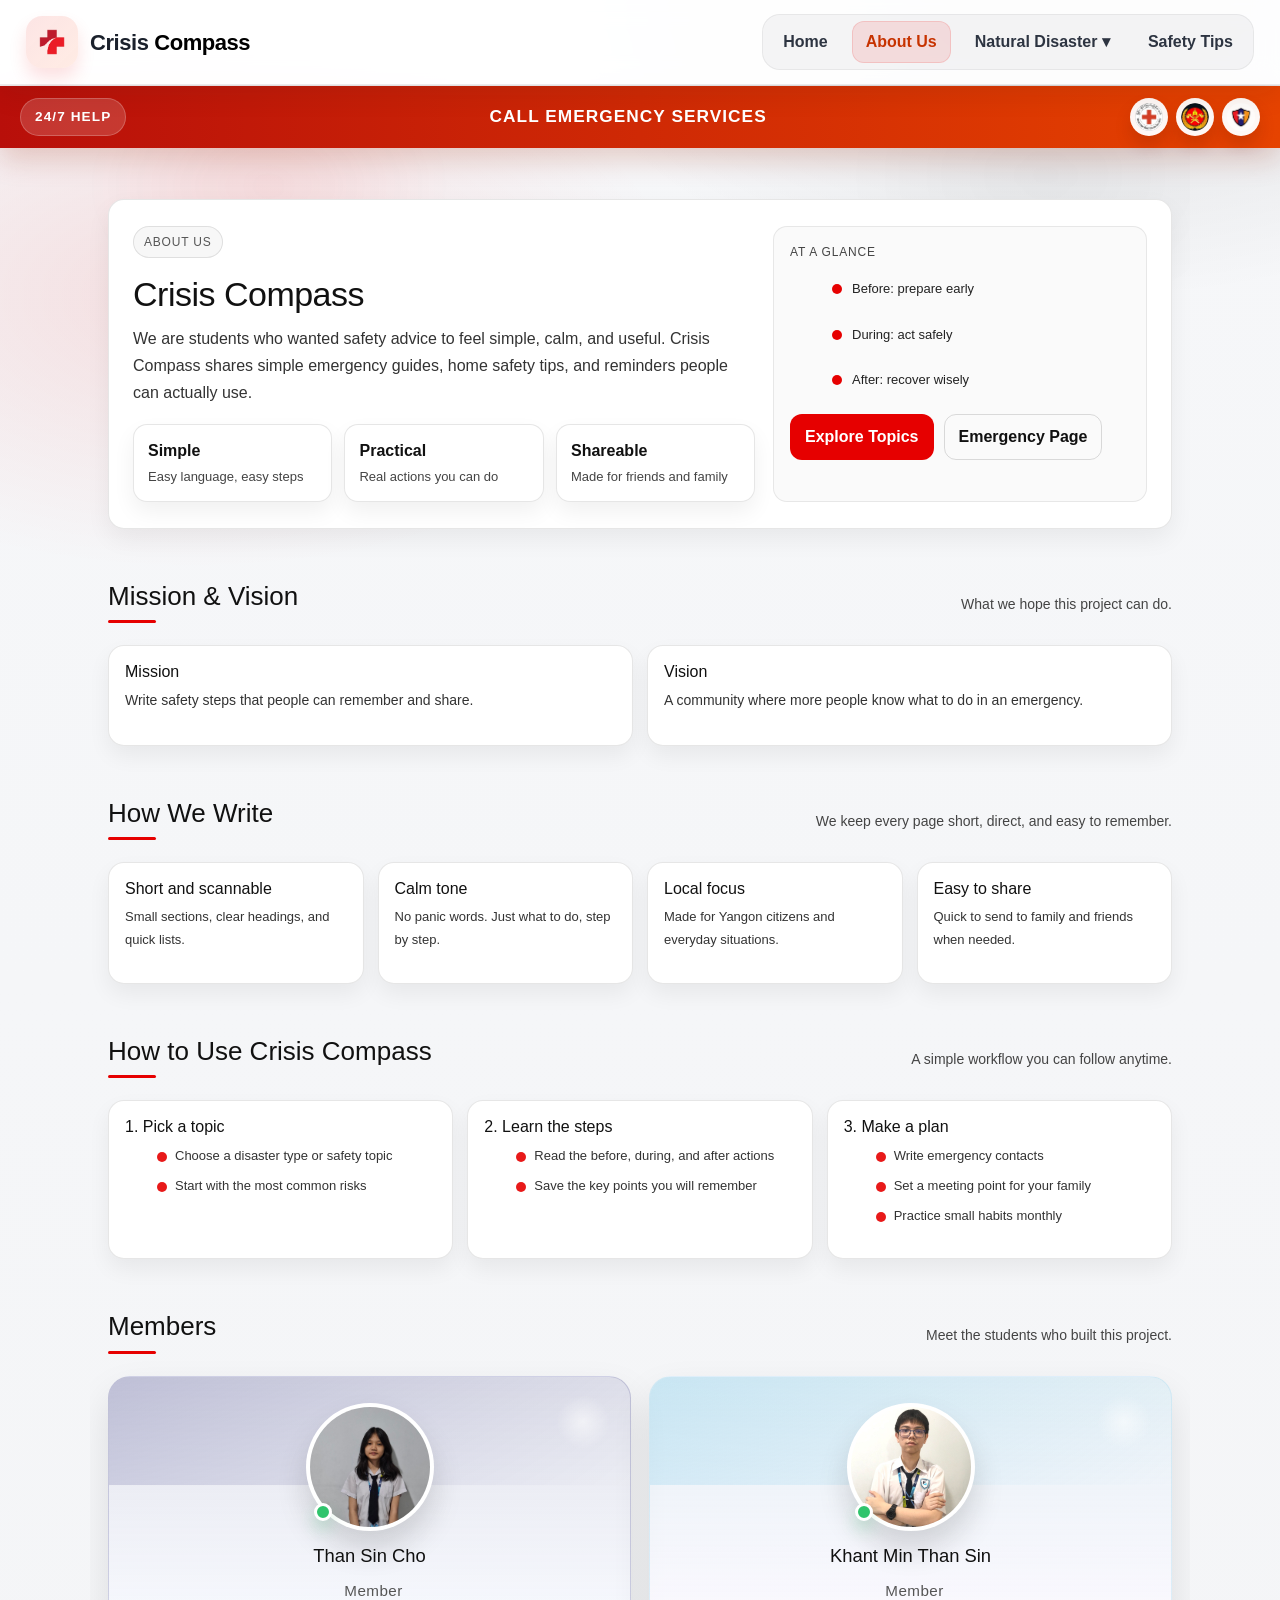
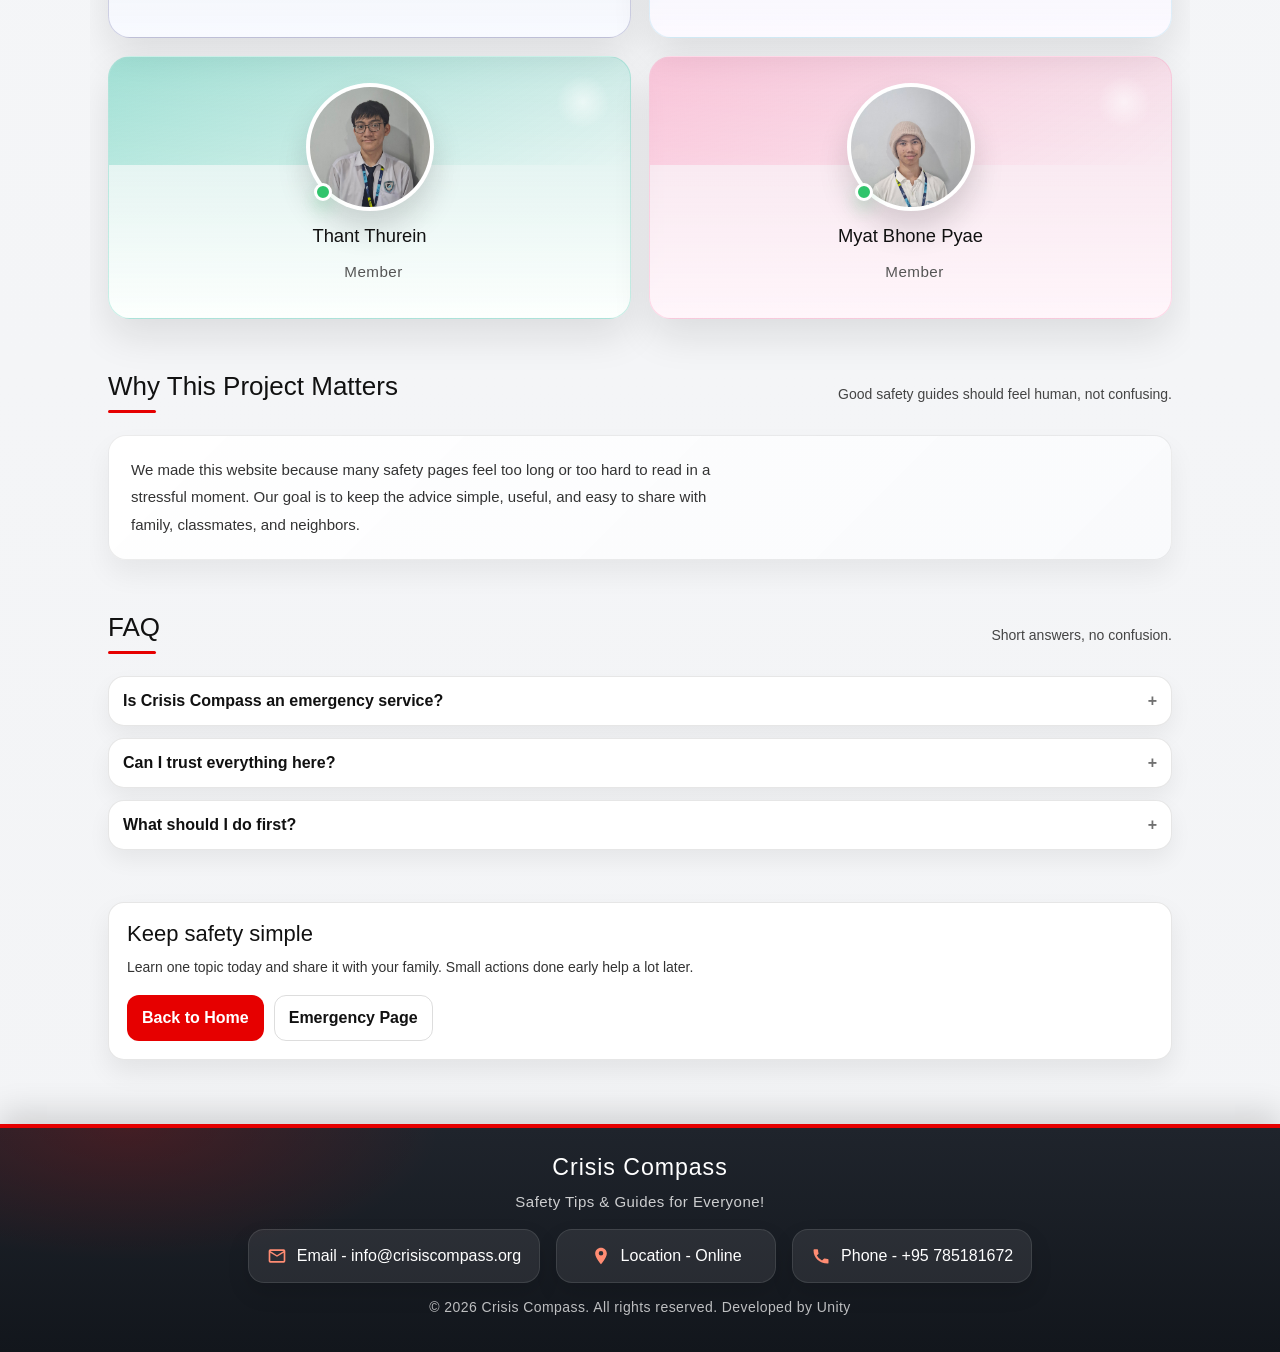
==== pages/aboutus.html @ 959a3342 "v1.0" ====
<!DOCTYPE html>
<html lang="en">
<head>
    <meta charset="UTF-8">
    <meta name="viewport" content="width=device-width, initial-scale=1.0">
    <title>Crisis Compass</title>
    <link rel="icon" type="image/png" href="../media/Logo.png">
    <link rel="stylesheet" href="https://cdn.jsdelivr.net/npm/bootstrap@5.3.3/dist/css/bootstrap.min.css">
    <link rel="stylesheet" href="shared.css">
    <link rel="stylesheet" href="../../../bootstrap-icons-1.13.1/bootstrap-icons-1.13.1/bootstrap-icons.css">
</head>
<body class="about-page">
    <nav class="navbar">
        <div class="logo">
            <img class="logo-image" src="../media/Logo.png" alt="Crisis Compass Logo">
            <span class="brand">Crisis <b>Compass</b></span>
        </div>

        <input type="checkbox" id="nav-toggle" class="nav-toggle">
        <label for="nav-toggle" class="nav-toggle-label" aria-label="Toggle navigation">
            <span></span>
            <span></span>
            <span></span>
        </label>

        <ul class="nav-links">
            <li><a href="../index.html">Home</a></li>
            <li><a class="active" href="aboutus.html">About Us</a></li>
            <li class="dropdown">
                <a href="#">Natural Disaster &#9662;</a>
                <ul class="dropdown-menu">
                    <li><a href="Earthquake.html">Earthquake</a></li>
                    <li><a href="Flood.html">Flood</a></li>
                    <li><a href="Tornado.html">Tornado</a></li>
                    <li><a href="Tsunami.html">Tsunami</a></li>
                    <li><a href="fire-safety.html">Fire Safety</a></li>
                </ul>
            </li>
            <li><a href="Safety_tips.html">Safety Tips</a></li>
        </ul>
    </nav>

    <a href="emergency.html" class="emergency-bar">
        <span class="em-badge">24/7 Help</span>
        <span class="em-text">Call Emergency Services</span>
        <span class="em-logos">
            <img src="../media/medicial.png" alt="Medical Support">
            <img src="../media/fire.png" alt="Fire Force">
            <img src="../media/police.png" alt="Police">
        </span>
    </a>

    <main class="page about-v2">
        <header class="about-hero">
            <div class="about-hero__content">
                <p class="section-kicker">About Us</p>
                <h1>Crisis Compass</h1>
                <p class="lead">
                    We are students who wanted safety advice to feel simple, calm, and useful.
                    Crisis Compass shares simple emergency guides, home safety tips, and reminders people can actually use.
                </p>

                <div class="about-stats">
                    <div class="stat">
                        <div class="stat__value">Simple</div>
                        <div class="stat__label">Easy language, easy steps</div>
                    </div>
                    <div class="stat">
                        <div class="stat__value">Practical</div>
                        <div class="stat__label">Real actions you can do</div>
                    </div>
                    <div class="stat">
                        <div class="stat__value">Shareable</div>
                        <div class="stat__label">Made for friends and family</div>
                    </div>
                </div>
            </div>

            <aside class="about-hero__panel">
                <div class="panel-title">At a glance</div>
                <ul class="panel-list">
                    <li><span class="panel-dot"></span>Before: prepare early</li>
                    <li><span class="panel-dot"></span>During: act safely</li>
                    <li><span class="panel-dot"></span>After: recover wisely</li>
                </ul>
                <div class="about-hero__actions">
                    <a class="cta-btn" href="../index.html">Explore Topics</a>
                    <a class="cta-btn cta-btn--ghost" href="emergency.html">Emergency Page</a>
                </div>
            </aside>
        </header>

        <section class="about-section" id="mission">
            <div class="section-head">
                <h2>Mission &amp; Vision</h2>
                <p>What we hope this project can do.</p>
            </div>

            <div class="split">
                <article class="split-card">
                    <h3 class="split-title">Mission</h3>
                    <p class="split-text">Write safety steps that people can remember and share.</p>
                </article>

                <article class="split-card">
                    <h3 class="split-title">Vision</h3>
                    <p class="split-text">A community where more people know what to do in an emergency.</p>
                </article>
            </div>
        </section>

        <section class="about-section" id="how-we-work">
            <div class="section-head">
                <h2>How We Write</h2>
                <p>We keep every page short, direct, and easy to remember.</p>
            </div>

            <div class="values-grid">
                <article class="value-card">
                    <h3 class="value-title">Short and scannable</h3>
                    <p class="value-text">Small sections, clear headings, and quick lists.</p>
                </article>
                <article class="value-card">
                    <h3 class="value-title">Calm tone</h3>
                    <p class="value-text">No panic words. Just what to do, step by step.</p>
                </article>
                <article class="value-card">
                    <h3 class="value-title">Local focus</h3>
                    <p class="value-text">Made for Yangon citizens and everyday situations.</p>
                </article>
                <article class="value-card">
                    <h3 class="value-title">Easy to share</h3>
                    <p class="value-text">Quick to send to family and friends when needed.</p>
                </article>
            </div>
        </section>

        <section class="about-section" id="how-to-use">
            <div class="section-head">
                <h2>How to Use Crisis Compass</h2>
                <p>A simple workflow you can follow anytime.</p>
            </div>

            <div class="coverage-grid">
                <article class="coverage-card">
                    <h3 class="coverage-title">1. Pick a topic</h3>
                    <ul class="checklist">
                        <li>Choose a disaster type or safety topic</li>
                        <li>Start with the most common risks</li>
                    </ul>
                </article>

                <article class="coverage-card">
                    <h3 class="coverage-title">2. Learn the steps</h3>
                    <ul class="checklist">
                        <li>Read the before, during, and after actions</li>
                        <li>Save the key points you will remember</li>
                    </ul>
                </article>

                <article class="coverage-card">
                    <h3 class="coverage-title">3. Make a plan</h3>
                    <ul class="checklist">
                        <li>Write emergency contacts</li>
                        <li>Set a meeting point for your family</li>
                        <li>Practice small habits monthly</li>
                    </ul>
                </article>
            </div>
        </section>

        <section class="team about-section" id="team">
            <div class="section-head">
                <h2>Members</h2>
                <p>Meet the students who built this project.</p>
            </div>

            <div class="team-grid">
                <article class="dev-card dev-card--two" id="dev-online-tsc">
                    <div class="dev-avatar-wrap">
                        <img class="dev-photo" src="../media/tsc.jpg" alt="Than Sin Cho">
                        <span class="dev-status-dot"></span>
                    </div>
                    <h3 class="dev-card__name">Than Sin Cho</h3>
                    <p class="dev-card__role"><i class="bi bi-person-badge-fill" aria-hidden="true"></i>Member</p>
                </article>

                <article class="dev-card dev-card--one" id="dev-online-kmts">
                    <div class="dev-avatar-wrap">
                        <img class="dev-photo" src="../media/KMTS.jpg" alt="Khant Min Than Sin">
                        <span class="dev-status-dot"></span>
                    </div>
                    <h3 class="dev-card__name">Khant Min Than Sin</h3>
                    <p class="dev-card__role"><i class="bi bi-person-badge-fill" aria-hidden="true"></i>Member</p>
                </article>

                <article class="dev-card dev-card--three" id="dev-online-ttr">
                    <div class="dev-avatar-wrap">
                        <img class="dev-photo" src="../media/ttrr.jpg" alt="Thant Thurein">
                        <span class="dev-status-dot"></span>
                    </div>
                    <h3 class="dev-card__name">Thant Thurein</h3>
                    <p class="dev-card__role"><i class="bi bi-person-badge-fill" aria-hidden="true"></i>Member</p>
                </article>

                <article class="dev-card dev-card--four" id="dev-online-mbp">
                    <div class="dev-avatar-wrap">
                        <img class="dev-photo" src="../media/mbp.jpg" alt="Myat Bhone Pyae">
                        <span class="dev-status-dot"></span>
                    </div>
                    <h3 class="dev-card__name">Myat Bhone Pyae</h3>
                    <p class="dev-card__role"><i class="bi bi-person-badge-fill" aria-hidden="true"></i>Member</p>
                </article>
            </div>
        </section>

        <section class="about-section about-section--story">
            <div class="section-head">
                <h2>Why This Project Matters</h2>
                <p>Good safety guides should feel human, not confusing.</p>
            </div>

            <div class="story-card">
                <p>
                    We made this website because many safety pages feel too long or too hard to read in a stressful moment.
                    Our goal is to keep the advice simple, useful, and easy to share with family, classmates, and neighbors.
                </p>
            </div>
        </section>

        <section class="about-section" id="faq">
            <div class="section-head">
                <h2>FAQ</h2>
                <p>Short answers, no confusion.</p>
            </div>

            <div class="faq-list">
                <details class="faq-item">
                    <summary>Is Crisis Compass an emergency service?</summary>
                    <p>No. It is an educational project. In urgent situations, contact official emergency services.</p>
                </details>
                <details class="faq-item">
                    <summary>Can I trust everything here?</summary>
                    <p>We focus on basic, widely taught safety actions. Always follow local authorities during real events.</p>
                </details>
                <details class="faq-item">
                    <summary>What should I do first?</summary>
                    <p>Start by saving key contacts and learning the before, during, and after steps for common hazards.</p>
                </details>
            </div>
        </section>

        <section class="about-section">
            <div class="cta-card">
                <h2 class="cta-title">Keep safety simple</h2>
                <p class="cta-text">Learn one topic today and share it with your family. Small actions done early help a lot later.</p>
                <div class="cta-actions">
                    <a class="cta-btn" href="../index.html">Back to Home</a>
                    <a class="cta-btn cta-btn--ghost" href="emergency.html">Emergency Page</a>
                </div>
            </div>
        </section>
    </main>

    <footer>
        <h3>Crisis Compass</h3>
        <p class="footer-lead">Safety Tips &amp; Guides for Everyone!</p>
        <ul>
            <li>
                <a class="footer-link" href="mailto:info@crisiscompass.org">
                    <span class="footer-icon">
                        <svg viewBox="0 0 24 24">
                            <path d="M20 4H4a2 2 0 0 0-2 2v12a2 2 0 0 0 2 2h16a2 2 0 0 0 2-2V6a2 2 0 0 0-2-2Zm0 2-8 5L4 6h16Zm0 12H4V8l8 5 8-5v10Z"></path>
                        </svg>
                    </span>
                    <span>Email - info@crisiscompass.org</span>
                </a>
            </li>
            <li>
                <a class="footer-link" href="#">
                    <span class="footer-icon">
                        <svg viewBox="0 0 24 24">
                            <path d="M12 2c-3.86 0-7 3.14-7 7 0 5.25 7 13 7 13s7-7.75 7-13c0-3.86-3.14-7-7-7Zm0 9.5A2.5 2.5 0 1 1 12 6a2.5 2.5 0 0 1 0 5.5Z"></path>
                        </svg>
                    </span>
                    <span>Location - Online</span>
                </a>
            </li>
            <li>
                <a class="footer-link" href="tel:+95785181672">
                    <span class="footer-icon">
                        <svg viewBox="0 0 24 24">
                            <path d="M6.62 10.79a15.05 15.05 0 0 0 6.59 6.59l2.2-2.2a1 1 0 0 1 1.02-.24c1.12.37 2.33.57 3.57.57a1 1 0 0 1 1 1V20a1 1 0 0 1-1 1C10.07 21 3 13.93 3 5a1 1 0 0 1 1-1h3.5a1 1 0 0 1 1 1c0 1.24.2 2.45.57 3.57a1 1 0 0 1-.24 1.02l-2.21 2.2Z"></path>
                        </svg>
                    </span>
                    <span>Phone - +95 785181672</span>
                </a>
            </li>
        </ul>
        <p>&copy; 2026 Crisis Compass. All rights reserved. Developed by Unity</p>
    </footer>
</body>
</html>
---- pages/shared.css ----
* {
    margin: 0;
    padding: 0;
    box-sizing: border-box;
    font-family: 'Segoe UI', sans-serif;
}

body {
    background: #f5f5f5;
}

@keyframes cc-fade-up {
    from {
        opacity: 0;
        transform: translateY(14px);
    }

    to {
        opacity: 1;
        transform: translateY(0);
    }
}

@keyframes cc-pop {
    from {
        opacity: 0;
        transform: scale(0.98);
    }

    to {
        opacity: 1;
        transform: scale(1);
    }
}

@keyframes cc-float {
    0% {
        transform: translate3d(0, 0, 0);
    }

    50% {
        transform: translate3d(0, -8px, 0);
    }

    100% {
        transform: translate3d(0, 0, 0);
    }
}

.navbar {
    display: flex;
    justify-content: space-between;
    align-items: center;
    padding: 14px 26px;
    background: rgba(255, 255, 255, 0.92);
    backdrop-filter: blur(12px);
    border-bottom: 1px solid rgba(18, 22, 28, 0.08);
    box-shadow: 0 10px 28px rgba(18, 22, 28, 0.08);
    position: sticky;
    top: 0;
    z-index: 1000;
}

.logo {
    display: flex;
    align-items: center;
    gap: 12px;
    font-size: 22px;
    font-weight: 600;
}

.logo-image {
    width: 52px;
    height: auto;
    display: block;
    padding: 6px;
    border-radius: 16px;
    background: linear-gradient(135deg, rgba(230, 0, 0, 0.1), rgba(255, 195, 171, 0.32));
    box-shadow: 0 10px 18px rgba(230, 0, 0, 0.12);
}

.logo .icon {
    color: red;
    font-size: 26px;
    margin-right: 8px;
}

.brand {
    white-space: nowrap;
    color: #1b212c;
    letter-spacing: -0.02em;
}

.brand b {
    color: black;
}

.nav-links {
    list-style: none;
    display: flex;
    gap: 10px;
    align-items: center;
    margin: 0;
    padding: 6px;
    border-radius: 18px;
    background: rgba(18, 22, 28, 0.04);
    border: 1px solid rgba(18, 22, 28, 0.06);
}

.nav-links li {
    position: relative;
}

.nav-links a {
    text-decoration: none;
    color: #2d3441;
    font-weight: 600;
    transition: 0.25s ease;
    display: inline-flex;
    align-items: center;
    justify-content: center;
    min-height: 42px;
    padding: 0 14px;
    border-radius: 12px;
}

.nav-links a:hover {
    color: #c73300;
    background: rgba(230, 0, 0, 0.08);
}

.nav-links a.active {
    color: #c73300;
    background: rgba(230, 0, 0, 0.1);
    box-shadow: inset 0 0 0 1px rgba(230, 0, 0, 0.12);
}

.nav-toggle {
    position: absolute;
    opacity: 0;
    pointer-events: none;
}

.nav-toggle-label {
    display: none;
    align-items: center;
    justify-content: center;
    width: 42px;
    height: 42px;
    cursor: pointer;
    border-radius: 14px;
    background: rgba(18, 22, 28, 0.05);
    border: 1px solid rgba(18, 22, 28, 0.08);
    margin-left: 12px;
}

.nav-toggle-label span {
    display: block;
    width: 24px;
    height: 2px;
    background: #2d3441;
    border-radius: 999px;
    transition: transform 0.25s ease, opacity 0.25s ease;
}

.nav-toggle-label span + span {
    margin-top: 6px;
}

.nav-toggle:checked + .nav-toggle-label span:nth-child(1) {
    transform: translateY(8px) rotate(45deg);
}

.nav-toggle:checked + .nav-toggle-label span:nth-child(2) {
    opacity: 0;
}

.nav-toggle:checked + .nav-toggle-label span:nth-child(3) {
    transform: translateY(-8px) rotate(-45deg);
}

.navbar,
.nav-links,
.dropdown {
    overflow: visible;
}

.dropdown {
    z-index: 1001;
}

.dropdown-menu {
    display: block !important;
    position: absolute;
    top: calc(100% + 12px);
    left: 0;
    background: rgba(255, 255, 255, 0.98);
    border-radius: 18px;
    padding: 8px;
    margin: 0;
    width: 210px;
    list-style: none;
    z-index: 1002;
    border: 1px solid rgba(18, 22, 28, 0.08);
    box-shadow: 0 18px 36px rgba(18, 22, 28, 0.14);
    opacity: 0;
    visibility: hidden;
    pointer-events: none;
    transform: translateY(10px);
    transition: 0.3s ease;
}

.dropdown:hover .dropdown-menu,
.dropdown:focus-within .dropdown-menu {
    opacity: 1;
    visibility: visible;
    pointer-events: auto;
    transform: translateY(0);
}

.dropdown > a {
    display: inline-flex;
    align-items: center;
    justify-content: center;
    gap: 6px;
    line-height: 1;
}

.dropdown-menu li {
    padding: 0;
}

.dropdown-menu li a {
    color: #222;
    display: block;
    justify-content: flex-start;
    min-height: 40px;
    padding: 0 12px;
    border-radius: 10px;
}

.dropdown-menu li a.active {
    color: red;
    font-weight: 700;
}

.dropdown-menu li:hover {
    background: transparent;
}

.emergency-bar {
    display: grid;
    grid-template-columns: auto 1fr auto;
    align-items: center;
    gap: 14px;
    background: linear-gradient(90deg, #b80f0a 0%, #e64300 100%);
    color: white;
    text-decoration: none;
    padding: 12px 20px;
    font-weight: 700;
    position: sticky;
    top: 86px;
    z-index: 990;
    box-shadow: 0 12px 28px rgba(153, 33, 0, 0.2);
}

.em-badge {
    display: inline-flex;
    align-items: center;
    justify-content: center;
    min-height: 38px;
    padding: 0 14px;
    border-radius: 999px;
    background: rgba(255, 255, 255, 0.16);
    border: 1px solid rgba(255, 255, 255, 0.22);
    font-size: 0.85rem;
    letter-spacing: 0.08em;
    text-transform: uppercase;
}

.em-text {
    font-size: 1.08rem;
    letter-spacing: 0.06em;
    text-transform: uppercase;
    text-align: center;
}

.em-logos {
    display: flex;
    align-items: center;
    gap: 8px;
}

.em-logos img {
    width: 38px;
    height: 38px;
    object-fit: contain;
    background: rgba(255, 255, 255, 0.96);
    border-radius: 50%;
    padding: 5px;
    box-shadow: 0 10px 16px rgba(92, 20, 0, 0.18);
}

.emergency-bar:hover {
    background: linear-gradient(90deg, #a20c08 0%, #cf3a00 100%);
    color: white;
}

.emergency-bar:active {
    background: linear-gradient(90deg, #8f0a06 0%, #bb3400 100%);
}

footer {
    background:
        radial-gradient(520px 220px at 10% 0%, rgba(230, 0, 0, 0.18), transparent 60%),
        linear-gradient(180deg, #1f242c 0%, #12161c 100%);
    color: white;
    text-align: center;
    padding: 26px 16px 18px;
    border-top: 4px solid #e60000;
    box-shadow: 0 -12px 30px rgba(0, 0, 0, 0.14);
}

footer h3 {
    margin-bottom: 8px;
    font-size: 1.45rem;
    letter-spacing: 0.04em;
}

.footer-lead {
    max-width: 640px;
    margin: 0 auto 14px;
    color: rgba(255, 255, 255, 0.78);
    line-height: 1.65;
    font-size: 0.94rem;
}

footer ul {
    list-style: none;
    display: flex;
    justify-content: center;
    gap: 16px;
    flex-wrap: wrap;
    max-width: 1100px;
    margin: 0 auto;
    padding: 0;
}

footer ul li a {
    color: white;
    text-decoration: none;
    transition: 0.25s ease;
}

footer ul li a:hover {
    color: white;
}

.footer-link {
    display: inline-flex;
    align-items: center;
    gap: 10px;
    padding: 14px 18px;
    border-radius: 16px;
    background: rgba(255, 255, 255, 0.08);
    border: 1px solid rgba(255, 255, 255, 0.1);
    box-shadow: 0 10px 22px rgba(0, 0, 0, 0.12);
    min-width: 220px;
    justify-content: center;
}

.footer-icon {
    width: 20px;
    height: 20px;
    display: inline-flex;
    align-items: center;
    justify-content: center;
    flex: 0 0 auto;
    color: #ff8c73;
}

.footer-icon svg {
    width: 100%;
    height: 100%;
    fill: currentColor;
}

.footer-link:hover {
    transform: translateY(-2px);
    background: rgba(230, 0, 0, 0.18);
    border-color: rgba(255, 140, 115, 0.45);
    box-shadow: 0 16px 30px rgba(0, 0, 0, 0.18);
}

footer p {
    margin-top: 14px;
    font-size: 14px;
    color: rgba(255, 255, 255, 0.72);
    letter-spacing: 0.03em;
}

footer p:hover {
    color: rgba(255, 255, 255, 0.9);
}

@media (max-width: 900px) {
    .nav-toggle-label {
        display: inline-flex;
    }

    .nav-links {
        display: none;
        flex-direction: column;
        width: 100%;
        gap: 8px;
        align-items: stretch;
        padding: 12px 14px;
        background: rgba(255, 255, 255, 0.96);
        border: 1px solid rgba(18, 22, 28, 0.08);
        border-radius: 18px;
        margin-top: 8px;
    }

    .nav-toggle:checked + .nav-toggle-label + .nav-links {
        display: flex;
    }

    .nav-links a {
        width: 100%;
        justify-content: flex-start;
        padding: 12px 14px;
    }

    .dropdown-menu {
        position: static;
        width: 100%;
        inset: auto;
        box-shadow: none;
        border: none;
        background: transparent;
        opacity: 1;
        visibility: visible;
        pointer-events: auto;
        transform: none;
        margin-top: 0;
    }

    .dropdown-menu li a {
        padding-left: 28px;
        border-radius: 10px;
    }

    .navbar {
        padding: 12px 16px;
        gap: 14px;
        flex-wrap: wrap;
        align-items: flex-start;
    }

    .emergency-bar {
        top: 128px;
        grid-template-columns: 1fr;
        justify-items: center;
        text-align: center;
        padding: 14px 16px;
    }

    .em-text {
        font-size: 0.98rem;
    }

    .em-badge {
        min-height: 34px;
        padding: 0 12px;
    }

    .footer-link {
        min-width: min(100%, 280px);
    }

    .footer-lead {
        font-size: 0.94rem;
    }

    .emergency-bar {
        top: 128px;
        grid-template-columns: 1fr;
        justify-items: center;
        text-align: center;
        padding: 14px 16px;
    }

    .em-text {
        font-size: 0.98rem;
    }

    .em-badge {
        min-height: 34px;
        padding: 0 12px;
    }

    .footer-link {
        min-width: min(100%, 280px);
    }

    .footer-lead {
        font-size: 0.94rem;
    }
}

/* HOME PAGE */
body.home-page {
    background:
        radial-gradient(900px 520px at 10% 0%, rgba(230, 0, 0, 0.10), transparent 58%),
        radial-gradient(820px 460px at 88% 8%, rgba(52, 83, 122, 0.10), transparent 58%),
        linear-gradient(180deg, #fffafa 0%, #f5f7fb 100%);
    color: #1f2937;
}

body.home-page .home-main {
    padding: 2rem 0 3rem;
}

body.home-page .hero-section {
    border-radius: 28px;
    padding: clamp(2rem, 5vw, 4rem) 1.5rem;
    background:
        linear-gradient(135deg, rgba(255, 255, 255, 0.94), rgba(255, 245, 242, 0.94)),
        linear-gradient(135deg, #ffffff, #fff1ec);
    border: 1px solid rgba(31, 41, 55, 0.08);
    box-shadow: 0 22px 48px rgba(31, 41, 55, 0.08);
}

body.home-page .home-carousel {
    overflow: hidden;
    border-radius: 28px;
    box-shadow: 0 24px 50px rgba(31, 41, 55, 0.16);
    border: 1px solid rgba(31, 41, 55, 0.08);
}

body.home-page .home-carousel .carousel-item {
    height: min(62vh, 520px);
    min-height: 320px;
    background: #1f2937;
}

body.home-page .home-carousel img {
    width: 100%;
    height: 100%;
    object-fit: cover;
    filter: brightness(0.72);
}

body.home-page .carousel-caption {
    text-align: left;
    left: 8%;
    right: 8%;
    bottom: 2rem;
}

body.home-page .carousel-caption h2 {
    font-weight: 800;
    font-size: clamp(1.8rem, 4vw, 3rem);
}

body.home-page .carousel-caption p {
    max-width: 58ch;
    line-height: 1.7;
}

body.home-page .custom-btn {
    margin: 0;
    padding: 1rem 1.25rem;
    font-size: 1.05rem;
    color: #1f2937;
}

/* EARTHQUAKE AND TORNADO INFORMATION PAGES */
body.info-page {
    background:
        radial-gradient(900px 520px at 10% 0%, rgba(230, 0, 0, 0.08), transparent 58%),
        linear-gradient(180deg, #f7f8fb 0%, #eef2f7 100%);
    color: #263238;
}

body.info-page .info-main {
    overflow: hidden;
}

body.info-page .simple-hero {
    background: linear-gradient(135deg, #25313d, #34495e);
    position: relative;
    overflow: hidden;
}

body.info-page .simple-hero::after {
    content: "";
    position: absolute;
    right: -80px;
    bottom: -120px;
    width: 320px;
    height: 320px;
    border-radius: 999px;
    background: radial-gradient(circle, rgba(255, 255, 255, 0.14), transparent 70%);
}

body.info-page .simple-hero .container {
    position: relative;
    z-index: 1;
}

body.info-page .simple-hero .card {
    border: none;
    border-radius: 18px;
    box-shadow: 0 20px 38px rgba(0, 0, 0, 0.16);
}

body.info-page main h2 {
    font-weight: 800;
}

body.info-page .card {
    border-radius: 16px;
    border-color: rgba(31, 41, 55, 0.08);
    box-shadow: 0 12px 24px rgba(31, 41, 55, 0.06);
}

body.info-page .nav-tabs .nav-link {
    color: #333;
    font-weight: 600;
}

body.info-page .nav-tabs .nav-link.active {
    color: #c73300;
    font-weight: 700;
}

body.info-page .table {
    background: white;
}

@media (max-width: 767.98px) {
    body.home-page .home-carousel .carousel-item {
        height: 420px;
    }

    body.home-page .carousel-caption {
        bottom: 1.2rem;
    }
}

/* SAFETY TIPS PAGE */
body.safety-page {
    background:
        radial-gradient(900px 520px at 8% 8%, rgba(230, 0, 0, 0.10), transparent 58%),
        radial-gradient(760px 420px at 92% 10%, rgba(18, 53, 91, 0.10), transparent 56%),
        linear-gradient(180deg, #fffafa 0%, #f4f7fb 48%, #edf1f6 100%);
    color: #222;
}

body.safety-page .safety-main {
    position: relative;
    overflow: clip;
}

body.safety-page .safety-section {
    max-width: 1180px;
    margin: 0 auto;
    padding: 70px 18px;
}

body.safety-page .section-title {
    text-align: center;
    margin-bottom: 42px;
}

body.safety-page .safety-kicker {
    display: inline-flex;
    align-items: center;
    gap: 8px;
    padding: 0.45rem 0.85rem;
    border-radius: 999px;
    background: rgba(255, 255, 255, 0.84);
    border: 1px solid rgba(230, 0, 0, 0.12);
    color: #b93810;
    font-size: 0.8rem;
    font-weight: 700;
    text-transform: uppercase;
    letter-spacing: 0.14em;
}

body.safety-page .section-title h1 {
    font-size: clamp(2.1rem, 5vw, 3.4rem);
    color: #12355b;
    margin: 16px 0 15px;
    font-weight: 800;
}

body.safety-page .section-title p {
    font-size: 1.05rem;
    color: #555;
    max-width: 760px;
    margin: auto;
    line-height: 1.75;
}

body.safety-page .safety-accordion {
    display: flex;
    flex-direction: column;
    gap: 20px;
}

body.safety-page .safety-accordion-item {
    background: white;
    border-radius: 20px;
    overflow: hidden;
    box-shadow: 0 12px 28px rgba(18, 53, 91, 0.09);
    transition: 0.3s;
    border: 1px solid rgba(18, 53, 91, 0.12);
}

body.safety-page .safety-accordion-item:hover {
    transform: translateY(-2px);
}

body.safety-page .safety-accordion-header {
    width: 100%;
    background: white;
    border: none;
    outline: none;
    padding: 25px;
    display: flex;
    justify-content: space-between;
    align-items: center;
    cursor: pointer;
    font-size: 1.2rem;
    font-weight: bold;
    color: #12355b;
    list-style: none;
    user-select: none;
}

body.safety-page .safety-accordion-header::-webkit-details-marker {
    display: none;
}

body.safety-page .safety-accordion-header::marker {
    content: "";
}

body.safety-page .accordion-icon {
    font-size: 1.5rem;
    transition: 0.3s;
}

body.safety-page .accordion-content {
    display: grid;
    grid-template-rows: 0fr;
    transition: grid-template-rows 0.35s ease;
    background: linear-gradient(180deg, #f9fbff 0%, #ffffff 100%);
}

body.safety-page .accordion-body {
    overflow: hidden;
    padding: 0 25px 25px;
}

body.safety-page .accordion-body h3 {
    margin-bottom: 10px;
    color: #0d2b4d;
}

body.safety-page .accordion-body ul {
    padding-left: 20px;
    line-height: 1.8;
    color: #444;
}

body.safety-page .safety-accordion-item[open] .accordion-content {
    grid-template-rows: 1fr;
}

body.safety-page .safety-accordion-item[open] .accordion-icon {
    transform: rotate(45deg);
}

body.safety-page .phase-cards {
    display: flex;
    gap: 16px;
    margin-top: 16px;
    flex-wrap: wrap;
}

body.safety-page .phase-card {
    flex: 1 1 260px;
    background: #ffffff;
    border-radius: 16px;
    padding: 18px 18px 16px;
    box-shadow: 0 10px 24px rgba(18, 53, 91, 0.10);
    border: 1px solid rgba(18, 53, 91, 0.12);
    position: relative;
    overflow: hidden;
}

body.safety-page .phase-card::before {
    content: "";
    position: absolute;
    inset: 0 0 auto 0;
    height: 6px;
    background: #12355b;
}

body.safety-page .phase-before::before {
    background: #3b82f6;
}

body.safety-page .phase-during::before {
    background: #f59e0b;
}

body.safety-page .phase-after::before {
    background: #22c55e;
}

body.safety-page .phase-card h3 {
    margin-top: 6px;
    font-size: 1.15rem;
}

@media (max-width: 768px) {
    body.safety-page .safety-section {
        padding: 50px 16px;
    }

    body.safety-page .safety-accordion-header {
        font-size: 1rem;
        padding: 20px;
    }
}


/* COMBINED PAGE STYLES */
/* ABOUT PAGE */
body.about-page {
    background: radial-gradient(900px 500px at 15% 10%, rgba(230, 0, 0, 0.10), transparent 55%),
        radial-gradient(900px 500px at 85% 0%, rgba(0, 0, 0, 0.10), transparent 60%),
        linear-gradient(180deg, #f6f7f9, #f3f4f6);
}

@media (prefers-reduced-motion: reduce) {
    body.about-page *,
    body.about-page *::before,
    body.about-page *::after {
        animation-duration: 0.001ms !important;
        animation-iteration-count: 1 !important;
        transition-duration: 0.001ms !important;
        scroll-behavior: auto !important;
    }
}

.page {
    max-width: 1100px;
    margin: 0 auto;
    padding: 34px 18px 64px;
    position: relative;
    isolation: isolate;
}

body.about-page .page::before {
    content: "";
    position: absolute;
    inset: -60px -30px auto -30px;
    height: 220px;
    background:
        radial-gradient(300px 220px at 18% 45%, rgba(230, 0, 0, 0.10), transparent 62%),
        radial-gradient(320px 240px at 85% 40%, rgba(0, 0, 0, 0.06), transparent 66%);
    filter: blur(14px);
    opacity: 0.65;
    z-index: -1;
    animation: cc-float 10s ease-in-out infinite;
}

body.about-page .about-v2 {
    display: grid;
    gap: 26px;
}

.section-kicker {
    display: inline-block;
    font-size: 12px;
    letter-spacing: 0.8px;
    text-transform: uppercase;
    color: rgba(17, 17, 17, 0.70);
    padding: 6px 10px;
    border-radius: 999px;
    border: 1px solid rgba(17, 17, 17, 0.10);
    background: rgba(17, 17, 17, 0.03);
    width: fit-content;
}

.about-hero {
    display: grid;
    grid-template-columns: 1.5fr 0.9fr;
    gap: 18px;
    background: #ffffff;
    border: 1px solid rgba(17, 17, 17, 0.10);
    border-radius: 16px;
    box-shadow: 0 10px 24px rgba(17, 17, 17, 0.06);
    padding: 26px 24px;
    margin-top: 18px;
    animation: cc-fade-up 700ms cubic-bezier(.2,.9,.2,1) both;
}

.about-hero__content {
    min-width: 0;
}

.about-hero h1 {
    font-size: 34px;
    letter-spacing: -0.5px;
    color: #111;
}

.about-hero__panel {
    align-self: stretch;
    border-radius: 14px;
    padding: 16px 16px 14px;
    background: #fafafa;
    border: 1px solid rgba(17, 17, 17, 0.08);
    animation: cc-pop 700ms cubic-bezier(.2,.9,.2,1) both;
    animation-delay: 90ms;
}

.about-hero__actions {
    display: flex;
    flex-wrap: wrap;
    gap: 10px;
    margin-top: 14px;
}

.panel-title {
    font-size: 12px;
    letter-spacing: 0.8px;
    text-transform: uppercase;
    color: rgba(17, 17, 17, 0.78);
}

.panel-list {
    list-style: none;
    margin-top: 10px;
    display: grid;
    gap: 10px;
    color: #222;
    font-size: 13px;
    line-height: 1.5;
}

.panel-dot {
    width: 10px;
    height: 10px;
    border-radius: 999px;
    background: #e60000;
    display: inline-block;
    margin-right: 10px;
    transform: translateY(1px);
}

.panel-list li {
    padding: 8px 10px;
    border-radius: 12px;
    transition: transform 180ms ease, background 180ms ease, box-shadow 180ms ease;
}

.panel-list li:hover {
    transform: translateX(2px);
    background: rgba(230, 0, 0, 0.05);
}

.lead {
    margin-top: 10px;
    font-size: 16px;
    line-height: 1.7;
    color: #333;
    max-width: 70ch;
}

.about-stats {
    display: grid;
    grid-template-columns: repeat(3, minmax(0, 1fr));
    gap: 12px;
    margin-top: 18px;
}

.stat,
.split-card,
.coverage-card,
.value-card,
.dev-card,
.faq-item,
.cta-card {
    background: #ffffff;
    border: 1px solid rgba(17, 17, 17, 0.10);
    box-shadow: 0 10px 22px rgba(17,17,17,0.06);
}

.stat {
    border-radius: 14px;
    padding: 14px;
    transition: transform 180ms ease, box-shadow 180ms ease, border-color 180ms ease;
    animation: cc-fade-up 650ms cubic-bezier(.2,.9,.2,1) both;
}

.stat:nth-child(1) { animation-delay: 120ms; }
.stat:nth-child(2) { animation-delay: 180ms; }
.stat:nth-child(3) { animation-delay: 240ms; }

.stat:hover {
    transform: translateY(-4px);
    box-shadow: 0 14px 26px rgba(17,17,17,0.08);
    border-color: rgba(230, 0, 0, 0.26);
}

.stat__value {
    font-weight: 800;
    color: #111;
    font-size: 16px;
}

.stat__label {
    margin-top: 4px;
    color: #444;
    font-size: 13px;
}

.team,
.about-section {
    margin-top: 26px;
}

.split,
.coverage-grid {
    display: grid;
    gap: 14px;
}

.split {
    grid-template-columns: repeat(2, minmax(0, 1fr));
}

.coverage-grid {
    grid-template-columns: repeat(3, minmax(0, 1fr));
}

.split-card,
.coverage-card,
.value-card {
    border-radius: 16px;
    padding: 16px;
    animation: cc-fade-up 650ms cubic-bezier(.2,.9,.2,1) both;
}

.split-card:nth-child(1) { animation-delay: 80ms; }
.split-card:nth-child(2) { animation-delay: 140ms; }
.coverage-card:nth-child(1) { animation-delay: 90ms; }
.coverage-card:nth-child(2) { animation-delay: 150ms; }
.coverage-card:nth-child(3) { animation-delay: 210ms; }
.value-card:nth-child(1) { animation-delay: 90ms; }
.value-card:nth-child(2) { animation-delay: 150ms; }
.value-card:nth-child(3) { animation-delay: 210ms; }
.value-card:nth-child(4) { animation-delay: 270ms; }

.split-title,
.coverage-title,
.value-title {
    font-size: 16px;
    color: #111;
}

.split-text,
.value-text {
    margin-top: 8px;
    font-size: 13px;
    line-height: 1.7;
    color: #333;
}

.split-text {
    font-size: 14px;
}

.checklist {
    list-style: none;
    margin-top: 10px;
    display: grid;
    gap: 10px;
    color: #333;
    font-size: 13px;
    line-height: 1.55;
}

.checklist li {
    padding-left: 18px;
    position: relative;
}

.checklist li::before {
    content: "";
    width: 10px;
    height: 10px;
    border-radius: 999px;
    background: rgba(230, 0, 0, 0.9);
    position: absolute;
    left: 0;
    top: 6px;
}

.values-grid {
    display: grid;
    grid-template-columns: repeat(4, minmax(0, 1fr));
    gap: 14px;
}

.section-head {
    display: flex;
    align-items: flex-end;
    justify-content: space-between;
    gap: 12px;
    margin-bottom: 14px;
}

.section-head h2 {
    font-size: 26px;
    color: #111;
    position: relative;
}

.section-head h2::after {
    content: "";
    display: block;
    height: 3px;
    width: 48px;
    margin-top: 8px;
    border-radius: 999px;
    background: #e60000;
}

.section-head p {
    color: #444;
    font-size: 14px;
}

.team-grid {
    display: grid;
    grid-template-columns: repeat(2, minmax(0, 1fr));
    gap: 18px;
}

.dev-card {
    --accent: #5b8def;
    --accent-soft: rgba(91, 141, 239, 0.18);
    --accent-deep: #3f73dd;
    background: linear-gradient(180deg, rgba(255,255,255,0.98), rgba(247, 250, 255, 0.95));
    border: 1px solid rgba(91, 141, 239, 0.18);
    border-radius: 22px;
    padding: 20px 18px 18px;
    box-shadow: 0 18px 38px rgba(17,17,17,0.1);
    transition: transform 0.18s ease, box-shadow 0.18s ease, border-color 0.18s ease;
    overflow: hidden;
    position: relative;
    text-align: center;
    animation: cc-fade-up 650ms cubic-bezier(.2,.9,.2,1) both;
}

.dev-card::before {
    content: "";
    position: absolute;
    inset: 0 0 auto 0;
    height: 108px;
    background: linear-gradient(135deg, var(--accent-soft), rgba(255, 255, 255, 0));
    pointer-events: none;
}

.dev-card::after {
    content: "";
    position: absolute;
    top: 18px;
    right: 20px;
    width: 54px;
    height: 54px;
    border-radius: 999px;
    background: radial-gradient(circle, rgba(255,255,255,0.55), transparent 70%);
    pointer-events: none;
}

.dev-card:nth-child(1) { animation-delay: 120ms; }
.dev-card:nth-child(2) { animation-delay: 180ms; }
.dev-card:nth-child(3) { animation-delay: 240ms; }
.dev-card:nth-child(4) { animation-delay: 300ms; }

.dev-card--two {
    --accent: MidnightBlue;
    --accent-soft: rgba(25, 25, 112, 0.18);
    --accent-deep: #00008b;
    background: linear-gradient(180deg, rgba(25, 25, 112, 0.08), rgba(248, 250, 255, 0.95));
    border-color: rgba(25, 25, 112, 0.18);
}

.dev-card--one {
    --accent: SkyBlue;
    --accent-soft: rgba(135, 206, 235, 0.32);
    --accent-deep: #2196f3;
    background: linear-gradient(180deg, rgba(135, 206, 235, 0.12), rgba(252, 249, 255, 0.96));
    border-color: rgba(135, 206, 235, 0.25);
}

.dev-card--three {
    --accent: #1abc9c;
    --accent-soft: rgba(26, 188, 156, 0.28);
    --accent-deep: #117a65;
    background: linear-gradient(180deg, rgba(26, 188, 156, 0.14), rgba(252, 255, 253, 0.96));
    border-color: rgba(26, 188, 156, 0.22);
}

.dev-card--four {
    --accent: #ff6fa3;
    --accent-soft: rgba(255, 111, 163, 0.26);
    --accent-deep: #c73471;
    background: linear-gradient(180deg, rgba(255, 111, 163, 0.14), rgba(255, 245, 250, 0.96));
    border-color: rgba(255, 111, 163, 0.22);
}

.dev-card:hover {
    transform: translateY(-4px);
    box-shadow: 0 22px 40px rgba(17,17,17,0.1);
    border-color: color-mix(in srgb, var(--accent) 45%, white);
}

.dev-avatar-wrap {
    position: relative;
    width: fit-content;
    margin: 6px auto 14px;
}

.avatar,
.dev-photo {
    width: 128px;
    height: 128px;
    border-radius: 999px;
    display: grid;
    place-items: center;
    font-weight: 800;
    color: #fff;
    background:
        radial-gradient(circle at 30% 25%, rgba(255,255,255,0.28), transparent 34%),
        linear-gradient(135deg, var(--accent), var(--accent-deep));
    letter-spacing: 0.5px;
    margin: 0;
    box-shadow: 0 18px 30px rgba(17,17,17,0.16);
    border: 4px solid rgba(255,255,255,0.96);
    transition: transform 180ms ease, filter 180ms ease;
    position: relative;
    z-index: 1;
}

.dev-photo {
    display: block;
    object-fit: cover;
    background: #ffffff;
}

.avatar {
    font-size: 1.8rem;
}

.dev-emoji-badge {
    position: absolute;
    right: -2px;
    bottom: 6px;
    width: 40px;
    height: 40px;
    border-radius: 999px;
    display: grid;
    place-items: center;
    font-size: 1.1rem;
    background: rgba(255,255,255,0.96);
    border: 3px solid white;
    box-shadow: 0 10px 18px rgba(17,17,17,0.16);
    z-index: 3;
}

.dev-status-dot {
    position: absolute;
    left: 8px;
    bottom: 10px;
    width: 18px;
    height: 18px;
    border-radius: 999px;
    background: #30c46c;
    border: 3px solid #ffffff;
    box-shadow: 0 8px 16px rgba(48, 196, 108, 0.24);
    z-index: 3;
}

.dev-card__presence {
    margin-top: 10px;
}

.dev-status-pill {
    display: inline-flex;
    align-items: center;
    justify-content: center;
    width: 34px;
    height: 34px;
    padding: 0;
    border-radius: 999px;
    background: rgba(48, 196, 108, 0.16);
    border: 1px solid rgba(48, 196, 108, 0.24);
    box-shadow: 0 8px 18px rgba(17,17,17,0.06);
}

.dev-status-pill__dot {
    width: 14px;
    height: 14px;
    border-radius: 999px;
    background: #30c46c;
    box-shadow: 0 0 0 4px rgba(48, 196, 108, 0.18);
}

.dev-status-pill__text {
    display: none;
}

[id*="-online-"] .dev-status-dot,
[id*="-online-"] .dev-status-pill__dot {
    background: #30c46c;
}

[id*="-online-"] .dev-status-dot {
    box-shadow: 0 8px 16px rgba(48, 196, 108, 0.24);
}

[id*="-online-"] .dev-status-pill__dot {
    box-shadow: 0 0 0 4px rgba(48, 196, 108, 0.14);
}

.dev-card:hover .avatar,
.dev-card:hover .dev-photo {
    transform: translateY(-2px) scale(1.03);
}

.dev-card:hover .avatar {
    filter: saturate(1.1);
}

.dev-card:hover .dev-photo {
    filter: saturate(1.05);
}

.dev-card__name {
    font-size: 1.15rem;
    color: #111;
    line-height: 1.2;
}

.dev-card__role {
    margin-top: 5px;
    font-size: 0.95rem;
    color: #555;
    letter-spacing: 0.03em;
    display: inline-flex;
    align-items: center;
    gap: 8px;
    justify-content: center;
}

.dev-card__role .bi {
    font-size: 1.05rem;
    color: var(--accent-deep);
    display: inline-block;
    line-height: 1;
}

.story-card {
    border-radius: 18px;
    padding: 20px 22px;
    background: linear-gradient(135deg, rgba(255, 255, 255, 0.96), rgba(249, 250, 252, 0.98));
    border: 1px solid rgba(17, 17, 17, 0.08);
    box-shadow: 0 14px 28px rgba(17, 17, 17, 0.06);
}

.story-card p {
    margin: 0;
    max-width: 72ch;
    font-size: 15px;
    line-height: 1.85;
    color: #333;
}

.faq-list {
    display: grid;
    gap: 12px;
}

.faq-item {
    border-radius: 16px;
    padding: 12px 14px;
    animation: cc-fade-up 650ms cubic-bezier(.2,.9,.2,1) both;
}

.faq-item summary {
    cursor: pointer;
    font-weight: 650;
    color: #111;
    list-style: none;
}

.faq-item summary::-webkit-details-marker { display: none; }

.faq-item summary::after {
    content: "+";
    float: right;
    color: rgba(17,17,17,0.6);
    font-weight: 800;
}

.faq-item[open] summary::after { content: "-"; }

.faq-item p {
    margin-top: 10px;
    color: #333;
    font-size: 13px;
    line-height: 1.65;
    max-width: 80ch;
}

.cta-card {
    border-radius: 16px;
    padding: 18px;
    box-shadow: 0 12px 26px rgba(17,17,17,0.07);
    animation: cc-fade-up 650ms cubic-bezier(.2,.9,.2,1) both;
}

.cta-title {
    font-size: 22px;
    color: #111;
}

.cta-text {
    margin-top: 8px;
    font-size: 14px;
    line-height: 1.7;
    color: #333;
    max-width: 80ch;
}

.cta-actions {
    display: flex;
    gap: 10px;
    flex-wrap: wrap;
    margin-top: 12px;
}

.cta-btn {
    display: inline-flex;
    align-items: center;
    justify-content: center;
    padding: 10px 14px;
    border-radius: 12px;
    background: #e60000;
    color: #fff;
    text-decoration: none;
    font-weight: 650;
    border: 1px solid rgba(230, 0, 0, 0.45);
    transition: transform 180ms ease, box-shadow 180ms ease, background 180ms ease;
}

.cta-btn:hover {
    transform: translateY(-2px);
    box-shadow: 0 12px 24px rgba(230, 0, 0, 0.18);
    background: #cc0000;
}

.cta-btn--ghost {
    background: transparent;
    color: #111;
    border-color: rgba(17, 17, 17, 0.14);
}

.cta-btn--ghost:hover {
    background: rgba(17, 17, 17, 0.04);
    box-shadow: none;
}

@media (max-width: 980px) {
    .about-hero,
    .split,
    .coverage-grid {
        grid-template-columns: 1fr;
    }

    .values-grid {
        grid-template-columns: repeat(2, minmax(0, 1fr));
    }
}

@media (max-width: 640px) {
    .about-stats {
        grid-template-columns: 1fr;
    }

    .section-head {
        flex-direction: column;
        align-items: flex-start;
    }

    .team-grid,
    .values-grid {
        grid-template-columns: 1fr;
    }

    .avatar,
    .dev-photo {
        width: 110px;
        height: 110px;
    }

    .dev-emoji-badge {
        width: 34px;
        height: 34px;
        font-size: 1rem;
    }
}

/* EMERGENCY PAGE */
:root {
    color-scheme: light;
}

body.em-page {
    background:
        radial-gradient(900px 520px at 8% 8%, rgba(214, 35, 0, 0.12), transparent 58%),
        radial-gradient(760px 420px at 92% 10%, rgba(24, 32, 54, 0.09), transparent 56%),
        linear-gradient(180deg, #fff8f5 0%, #f6f7fb 48%, #edf1f6 100%);
    color: #1a2236;
}

body.em-page .navbar,
body.em-page .nav-links,
body.em-page .dropdown {
    overflow: visible;
}

body.em-page .dropdown {
    z-index: 1001;
}

body.em-page .dropdown-menu {
    display: block !important;
    margin: 0;
    z-index: 1002;
    pointer-events: none;
}

body.em-page .dropdown:hover .dropdown-menu,
body.em-page .dropdown:focus-within .dropdown-menu {
    opacity: 1;
    visibility: visible;
    transform: translateY(0);
    pointer-events: auto;
}

body.em-page .dropdown > a {
    display: inline-block;
}

body.em-page .em-main {
    position: relative;
    overflow: clip;
}

body.em-page .em-main::before,
body.em-page .em-main::after {
    content: "";
    position: absolute;
    border-radius: 999px;
    pointer-events: none;
    opacity: 0.7;
    filter: blur(10px);
}

body.em-page .em-main::before {
    top: 90px;
    left: -100px;
    width: 260px;
    height: 260px;
    background: radial-gradient(circle, rgba(214, 35, 0, 0.12), transparent 72%);
    animation: em-float 12s ease-in-out infinite;
}

body.em-page .em-main::after {
    right: -100px;
    bottom: 60px;
    width: 300px;
    height: 300px;
    background: radial-gradient(circle, rgba(66, 110, 255, 0.1), transparent 72%);
    animation: em-float 15s ease-in-out infinite reverse;
}

@keyframes em-fade-up {
    from {
        opacity: 0;
        transform: translateY(20px);
    }

    to {
        opacity: 1;
        transform: translateY(0);
    }
}

@keyframes em-float {
    0% {
        transform: translate3d(0, 0, 0);
    }

    50% {
        transform: translate3d(0, -14px, 0);
    }

    100% {
        transform: translate3d(0, 0, 0);
    }
}

@media (prefers-reduced-motion: reduce) {
    body.em-page *,
    body.em-page *::before,
    body.em-page *::after {
        animation-duration: 0.001ms !important;
        animation-iteration-count: 1 !important;
        transition-duration: 0.001ms !important;
        scroll-behavior: auto !important;
    }
}

.em-kicker {
    display: inline-flex;
    align-items: center;
    gap: 8px;
    font-size: 0.78rem;
    font-weight: 700;
    letter-spacing: 0.16em;
    text-transform: uppercase;
    color: #ae3d1d;
}

.em-kicker::before {
    content: "";
    width: 28px;
    height: 1px;
    background: currentColor;
    opacity: 0.6;
}

body.em-page .em-hero,
body.em-page .em-numbers,
body.em-page .em-save-strip {
    animation: em-fade-up 760ms cubic-bezier(.2, .9, .2, 1) both;
}

body.em-page .em-numbers {
    animation-delay: 120ms;
}

body.em-page .em-save-strip {
    animation-delay: 240ms;
}

body.em-page .em-hero {
    background: linear-gradient(145deg, rgba(255, 255, 255, 0.96), rgba(255, 244, 240, 0.96));
    border: 1px solid rgba(26, 34, 54, 0.08);
    border-radius: 32px;
    padding: clamp(1.4rem, 3vw, 2.2rem);
    box-shadow: 0 28px 58px rgba(26, 34, 54, 0.08);
    position: relative;
    overflow: hidden;
}

body.em-page .em-hero::after {
    content: "";
    position: absolute;
    inset: auto -50px -70px auto;
    width: 240px;
    height: 240px;
    border-radius: 999px;
    background: radial-gradient(circle, rgba(214, 35, 0, 0.12), transparent 72%);
    pointer-events: none;
}

body.em-page .em-hero__copy {
    position: relative;
    z-index: 1;
}

body.em-page .em-hero h1 {
    margin: 0.8rem 0 0;
    font-size: clamp(2rem, 4vw, 3.35rem);
    line-height: 1.05;
    letter-spacing: -0.05em;
    color: #151d30;
}

body.em-page .em-lead {
    margin-top: 1rem;
    max-width: 56ch;
    font-size: 1rem;
    line-height: 1.8;
    color: rgba(26, 34, 54, 0.78);
}

body.em-page .em-chip-row {
    display: flex;
    flex-wrap: wrap;
    gap: 0.75rem;
    margin-top: 1.4rem;
    align-items: center;
}

body.em-page .em-chip {
    display: inline-flex;
    align-items: center;
    justify-content: center;
    padding: 0.72rem 1rem;
    border-radius: 999px;
    background: rgba(255, 255, 255, 0.88);
    border: 1px solid rgba(26, 34, 54, 0.08);
    box-shadow: 0 12px 26px rgba(26, 34, 54, 0.06);
    font-weight: 700;
    color: #293551;
    scroll-margin-top: 110px;
}

body.em-page .em-emergency-note {
    background: linear-gradient(135deg, #ffefe7 0%, #fff7f3 100%);
    border-color: rgba(255, 122, 70, 0.18);
    color: #c94b1f;
    letter-spacing: 0.12em;
}

body.em-page .em-note {
    margin-top: 1rem;
    font-size: 1rem;
    max-width: 54ch;
    line-height: 1.75;
    color: rgba(26, 34, 54, 0.8);
}

body.em-page .em-what-to-say {
    margin-top: 2rem;
}

body.em-page .em-what-list {
    background: rgba(255, 255, 255, 0.94);
    border: 1px solid rgba(26, 34, 54, 0.08);
    padding: 1.5rem 1.4rem;
    border-radius: 24px;
    box-shadow: 0 18px 34px rgba(26, 34, 54, 0.08);
    max-width: 100%;
}

body.em-page .em-what-list p {
    margin: 0;
    font-size: 1rem;
    line-height: 1.8;
    color: rgba(26, 34, 54, 0.82);
}

body.em-page .em-side-card {
    position: relative;
    z-index: 1;
    background: linear-gradient(180deg, #1b2437, #26314a);
    color: #fff;
    border-radius: 28px;
    padding: 1.4rem;
    box-shadow: 0 28px 48px rgba(26, 34, 54, 0.18);
}

body.em-page .em-side-card__label {
    margin: 0;
    font-size: 0.78rem;
    text-transform: uppercase;
    letter-spacing: 0.14em;
    color: rgba(255, 255, 255, 0.72);
}

body.em-page .em-side-card__list {
    display: grid;
    gap: 0.85rem;
    margin-top: 1rem;
}

body.em-page .em-side-card__item {
    display: flex;
    justify-content: space-between;
    align-items: center;
    gap: 1rem;
    padding: 1rem 1.05rem;
    border-radius: 18px;
    background: rgba(255, 255, 255, 0.08);
    border: 1px solid rgba(255, 255, 255, 0.08);
}

body.em-page .em-side-card__item span {
    font-weight: 600;
}

body.em-page .em-side-card__item strong {
    font-size: 1.5rem;
    letter-spacing: 0.04em;
}

body.em-page .em-section-head {
    margin-bottom: 1.4rem;
}

body.em-page .em-section-head h2,
body.em-page .em-save-strip h2 {
    margin: 0.7rem 0 0;
    font-size: clamp(1.6rem, 3vw, 2.3rem);
    color: #151d30;
}

body.em-page .em-save-now {
    display: inline-block;
    margin-right: 0.2rem;
    font-size: clamp(2rem, 5vw, 3.35rem);
    line-height: 0.9;
    font-weight: 900;
    letter-spacing: -0.05em;
    color: #d82600;
    text-shadow: 0 10px 24px rgba(216, 38, 0, 0.16);
    transform: translateY(2px);
}

body.em-page .em-number-card {
    display: flex;
    flex-direction: column;
    justify-content: space-between;
    min-height: 240px;
    padding: 1.6rem;
    border-radius: 28px;
    text-decoration: none;
    color: #fff;
    position: relative;
    overflow: hidden;
    box-shadow: 0 24px 42px rgba(26, 34, 54, 0.14);
    transition: transform 240ms ease, box-shadow 240ms ease;
}

body.em-page .em-number-card::after {
    content: "";
    position: absolute;
    top: -50px;
    right: -50px;
    width: 140px;
    height: 140px;
    border-radius: 999px;
    background: rgba(255, 255, 255, 0.16);
}

body.em-page .em-number-card__status {
    display: block;
    margin: 0.55rem 0 0.45rem;
    font-size: 0.98rem;
    line-height: 1.5;
    opacity: 0.9;
    color: rgba(255, 255, 255, 0.9);
}

body.em-page .em-number-card:hover {
    transform: translateY(-6px);
    box-shadow: 0 30px 50px rgba(26, 34, 54, 0.18);
}

body.em-page .em-number-card--police {
    background: linear-gradient(155deg, #1c2539, #30415f);
}

body.em-page .em-number-card--fire {
    background: linear-gradient(155deg, #d82600, #ff6a3d);
}

body.em-page .em-number-card--medical {
    background: linear-gradient(155deg, #106fc8, #4ea5ff);
}

body.em-page .em-number-card__type,
body.em-page .em-number-card__hint {
    position: relative;
    z-index: 1;
}

body.em-page .em-number-card__type {
    font-size: 0.85rem;
    font-weight: 700;
    text-transform: uppercase;
    letter-spacing: 0.14em;
    opacity: 0.86;
}

body.em-page .em-number-card__number {
    position: relative;
    z-index: 1;
    font-size: clamp(2.8rem, 6vw, 4.4rem);
    font-weight: 800;
    line-height: 1;
    letter-spacing: -0.05em;
}

body.em-page .em-number-card__hint {
    font-weight: 600;
    opacity: 0.86;
}

body.em-page .em-number-card__logo {
    position: relative;
    z-index: 1;
    width: 70px;
    height: 70px;
    margin-bottom: 1rem;
    padding: 0.5rem;
    border-radius: 18px;
    background: rgba(255, 255, 255, 0.14);
    object-fit: contain;
}

body.em-page .em-number-card__hint {
    font-weight: 700;
    opacity: 0.94;
}

body.em-page .em-save-strip {
    margin-top: 2rem;
    padding: 1.6rem 1.7rem;
    border-radius: 28px;
    background: rgba(255, 255, 255, 0.78);
    border: 1px solid rgba(26, 34, 54, 0.08);
    box-shadow: 0 18px 36px rgba(26, 34, 54, 0.08);
}

body.em-page .em-save-strip p:last-child {
    margin: 0.7rem 0 0;
    font-size: 1rem;
    color: rgba(26, 34, 54, 0.78);
}

@media (max-width: 991.98px) {
    body.em-page .em-hero h1 {
        max-width: 12ch;
    }
}

@media (max-width: 767.98px) {
    body.em-page .em-hero,
    body.em-page .em-save-strip {
        border-radius: 24px;
        padding: 1.15rem;
    }

    body.em-page .em-main::before,
    body.em-page .em-main::after {
        display: none;
    }

    body.em-page .em-number-card {
        min-height: 210px;
    }
}

/* FIRE SAFETY PAGE */
body.fire-page {
    background:
        radial-gradient(880px 540px at 8% 8%, rgba(255, 122, 26, 0.16), transparent 58%),
        radial-gradient(820px 440px at 92% 0%, rgba(124, 32, 32, 0.11), transparent 58%),
        linear-gradient(180deg, #fff7ef 0%, #fffaf7 34%, #f0f4f8 100%);
    color: #1f2937;
}

body.fire-page .fire-main {
    position: relative;
    overflow: clip;
}

body.fire-page .fire-main::before,
body.fire-page .fire-main::after {
    content: "";
    position: absolute;
    border-radius: 999px;
    pointer-events: none;
    filter: blur(10px);
    opacity: 0.72;
}

body.fire-page .fire-main::before {
    top: 80px;
    left: -110px;
    width: 260px;
    height: 260px;
    background: radial-gradient(circle, rgba(230, 67, 0, 0.15), transparent 72%);
    animation: cc-float 11s ease-in-out infinite;
}

body.fire-page .fire-main::after {
    right: -110px;
    bottom: 70px;
    width: 310px;
    height: 310px;
    background: radial-gradient(circle, rgba(255, 184, 61, 0.18), transparent 72%);
    animation: cc-float 14s ease-in-out infinite reverse;
}

body.fire-page .fire-kicker {
    display: inline-flex;
    align-items: center;
    gap: 8px;
    padding: 0.45rem 0.85rem;
    border-radius: 999px;
    background: rgba(255, 255, 255, 0.84);
    border: 1px solid rgba(185, 28, 28, 0.12);
    color: #b93810;
    font-size: 0.8rem;
    font-weight: 700;
    text-transform: uppercase;
    letter-spacing: 0.14em;
    box-shadow: 0 10px 22px rgba(31, 41, 55, 0.05);
}

body.fire-page .fire-kicker::before {
    content: "";
    width: 26px;
    height: 1px;
    background: currentColor;
    opacity: 0.7;
}

body.fire-page .fire-hero,
body.fire-page .fire-section,
body.fire-page .fire-cta {
    animation: cc-fade-up 720ms cubic-bezier(.2,.9,.2,1) both;
}

body.fire-page .fire-section {
    animation-delay: 120ms;
}

body.fire-page .fire-cta {
    animation-delay: 220ms;
}

body.fire-page .fire-hero {
    position: relative;
    overflow: hidden;
    border-radius: 34px;
    padding: clamp(1.6rem, 3vw, 2.7rem);
    background:
        linear-gradient(135deg, rgba(255, 255, 255, 0.98), rgba(255, 249, 244, 0.96)),
        linear-gradient(180deg, #ffffff, #fff4eb);
    border: 1px solid rgba(31, 41, 55, 0.06);
    box-shadow: 0 22px 48px rgba(31, 41, 55, 0.08);
}

body.fire-page .fire-hero::before {
    content: "";
    position: absolute;
    inset: 0 0 auto 0;
    height: 6px;
    background: linear-gradient(90deg, #ff7d34, #f3c144, #63c6ff);
}

body.fire-page .fire-hero::after {
    content: "";
    position: absolute;
    inset: auto -40px -60px auto;
    width: 260px;
    height: 260px;
    border-radius: 999px;
    background: radial-gradient(circle, rgba(255, 140, 56, 0.22), transparent 72%);
}

body.fire-page .fire-hero__copy,
body.fire-page .fire-hero__panel {
    position: relative;
    z-index: 1;
}

body.fire-page .fire-hero h1 {
    margin: 0.9rem 0 0;
    font-size: clamp(2rem, 4vw, 3.45rem);
    line-height: 1.05;
    letter-spacing: -0.05em;
    color: #171f2f;
}

body.fire-page .fire-lead {
    margin-top: 1rem;
    max-width: 58ch;
    font-size: 1.03rem;
    line-height: 1.85;
    color: rgba(31, 41, 55, 0.8);
}

body.fire-page .fire-chip-row {
    display: flex;
    flex-wrap: wrap;
    gap: 0.75rem;
    margin-top: 1.35rem;
}

body.fire-page .fire-chip {
    display: inline-flex;
    align-items: center;
    justify-content: center;
    padding: 0.78rem 1.05rem;
    border-radius: 999px;
    background: rgba(255, 255, 255, 0.92);
    border: 1px solid rgba(191, 54, 12, 0.12);
    box-shadow: 0 12px 24px rgba(31, 41, 55, 0.06);
    color: #273246;
    font-weight: 700;
}

body.fire-page .fire-focus-strip {
    margin-top: 1.3rem;
    display: grid;
    gap: 0.85rem;
}

body.fire-page .fire-focus-pill {
    display: inline-flex;
    align-items: center;
    justify-content: center;
    width: fit-content;
    padding: 0.85rem 1.2rem;
    border-radius: 999px;
    background: linear-gradient(135deg, #e64300, #ff8f3f);
    color: white;
    font-size: clamp(1rem, 2vw, 1.15rem);
    font-weight: 900;
    letter-spacing: 0.14em;
    box-shadow: 0 14px 28px rgba(230, 67, 0, 0.24);
}

body.fire-page .fire-focus-copy {
    max-width: 54ch;
    font-size: 1rem;
    line-height: 1.75;
    color: rgba(31, 41, 55, 0.8);
}

body.fire-page .fire-hero__panel {
    height: 100%;
    border-radius: 28px;
    padding: 1.45rem;
    background:
        linear-gradient(180deg, rgba(29, 39, 60, 0.98), rgba(48, 62, 90, 0.98)),
        linear-gradient(135deg, #1b2437, #314263);
    color: white;
    box-shadow: 0 20px 40px rgba(31, 41, 55, 0.16);
}

body.fire-page .fire-hero__bottom {
    margin-top: 0.35rem;
}

body.fire-page .fire-scene-card,
body.fire-page .fire-image-panel {
    height: 100%;
}

body.fire-page .fire-hero__panel h2 {
    font-size: 1.15rem;
    margin-bottom: 0.75rem;
}

body.fire-page .fire-hero__panel p {
    margin-bottom: 1rem;
    color: rgba(255, 255, 255, 0.8);
    line-height: 1.65;
}

body.fire-page .fire-hero__list {
    list-style: none;
    padding-left: 0;
    display: grid;
    gap: 0.85rem;
    margin: 0;
}

body.fire-page .fire-hero__list li {
    display: flex;
    justify-content: space-between;
    align-items: center;
    gap: 1rem;
    padding: 1rem;
    border-radius: 18px;
    background: rgba(255, 255, 255, 0.08);
    border: 1px solid rgba(255, 255, 255, 0.1);
}

body.fire-page .fire-hero__list span {
    font-weight: 600;
}

body.fire-page .fire-hero__list strong {
    font-size: 1.15rem;
    letter-spacing: 0.04em;
}

body.fire-page .fire-quick-card {
    height: 100%;
    border-radius: 18px;
    padding: 1rem 1rem 1rem 1.15rem;
    background: rgba(255, 255, 255, 0.72);
    border-left: 4px solid rgba(230, 67, 0, 0.75);
}

body.fire-page .fire-quick-card strong {
    display: block;
    font-size: 0.9rem;
    letter-spacing: 0.08em;
    text-transform: uppercase;
    color: #bf360c;
}

body.fire-page .fire-quick-card p {
    margin: 0.55rem 0 0;
    color: rgba(31, 41, 55, 0.78);
    line-height: 1.65;
}

body.fire-page .fire-image {
    min-height: auto;
    border-radius: 0;
    overflow: visible;
    border: 0;
    box-shadow: none;
    display: block;
    padding: 0;
    background: transparent;
}

body.fire-page .fire-image-note {
    margin: 0.85rem 0 0;
    color: rgba(31, 41, 55, 0.72);
    font-size: 0.95rem;
    line-height: 1.7;
}

body.fire-page .fire-image img {
    display: block;
    width: 100%;
    height: auto;
    object-fit: cover;
    border-radius: 18px;
}

body.fire-page .fire-section {
    margin-top: 2.35rem;
}

body.fire-page .fire-section-head {
    margin-bottom: 1.3rem;
}

body.fire-page .fire-section-head h2 {
    margin: 0.7rem 0 0;
    font-size: clamp(1.65rem, 3vw, 2.35rem);
    color: #171f2f;
}

body.fire-page .fire-section-head p {
    margin: 0.85rem 0 0;
    max-width: 64ch;
    color: rgba(31, 41, 55, 0.76);
    line-height: 1.75;
}

body.fire-page .fire-card,
body.fire-page .fire-checklist,
body.fire-page .fire-cta,
body.fire-page .fire-sdr-card {
    background: rgba(255, 255, 255, 0.9);
    border: 1px solid rgba(31, 41, 55, 0.07);
    box-shadow: 0 14px 28px rgba(31, 41, 55, 0.06);
}

body.fire-page .fire-card {
    height: 100%;
    border-radius: 22px;
    padding: 1.3rem 1.25rem;
    position: relative;
    overflow: hidden;
    transition: transform 180ms ease, box-shadow 180ms ease, border-color 180ms ease;
}

body.fire-page .fire-card:hover,
body.fire-page .fire-checklist:hover,
body.fire-page .fire-sdr-card:hover {
    transform: translateY(-4px);
    box-shadow: 0 18px 34px rgba(31, 41, 55, 0.1);
    border-color: rgba(230, 67, 0, 0.18);
}

body.fire-page .fire-card::after {
    content: none;
}

body.fire-page .fire-card--callout {
    background: linear-gradient(135deg, rgba(255, 244, 234, 0.98), rgba(255, 255, 255, 0.96));
    border-left: 4px solid #e64300;
}

body.fire-page .fire-card h3,
body.fire-page .fire-checklist h3 {
    position: relative;
    z-index: 1;
    font-size: 1.1rem;
    color: #171f2f;
}

body.fire-page .fire-card p,
body.fire-page .fire-checklist p {
    position: relative;
    z-index: 1;
    margin: 0.8rem 0 0;
    color: rgba(31, 41, 55, 0.78);
    line-height: 1.72;
}

body.fire-page .fire-icon {
    width: 56px;
    height: 56px;
    display: grid;
    place-items: center;
    margin-bottom: 1rem;
    border-radius: 20px;
    background: linear-gradient(145deg, #fff0e2, #ffd7b5);
    color: #bf360c;
    font-size: 1.4rem;
    font-weight: 800;
    position: relative;
    z-index: 1;
}

body.fire-page .fire-checklist {
    height: 100%;
    border-radius: 22px;
    padding: 1.3rem 1.25rem;
    transition: transform 180ms ease, box-shadow 180ms ease, border-color 180ms ease;
}

body.fire-page .fire-list {
    list-style: none;
    padding-left: 0;
    margin: 1rem 0 0;
    display: grid;
    gap: 0.85rem;
}

body.fire-page .fire-list li {
    position: relative;
    padding-left: 1.2rem;
    color: rgba(31, 41, 55, 0.8);
    line-height: 1.65;
}

body.fire-page .fire-list li::before {
    content: "";
    position: absolute;
    left: 0;
    top: 0.62rem;
    width: 8px;
    height: 8px;
    border-radius: 999px;
    background: #e64300;
}

body.fire-page .fire-alert-banner {
    margin-top: 0.5rem;
    border-radius: 28px;
    padding: 1.1rem 1.2rem;
    display: grid;
    gap: 0.85rem;
    background: linear-gradient(135deg, #1c2436, #33415e);
    box-shadow: 0 20px 42px rgba(31, 41, 55, 0.16);
}

body.fire-page .fire-alert-banner__badge {
    display: inline-flex;
    align-items: center;
    justify-content: center;
    width: fit-content;
    padding: 0.7rem 1rem;
    border-radius: 999px;
    background: linear-gradient(135deg, #ff7d34, #e64300);
    color: white;
    font-weight: 900;
    letter-spacing: 0.14em;
}

body.fire-page .fire-alert-banner__text {
    color: rgba(255, 255, 255, 0.92);
    font-size: clamp(1rem, 2vw, 1.15rem);
    line-height: 1.75;
}

body.fire-page .fire-sdr-card {
    height: 100%;
    border-radius: 22px;
    padding: 1.25rem;
    text-align: center;
    transition: transform 180ms ease, box-shadow 180ms ease, border-color 180ms ease;
}

body.fire-page .fire-sdr-card__letter {
    font-size: clamp(2.5rem, 6vw, 4rem);
    line-height: 1;
    font-weight: 900;
    color: #e64300;
    margin-bottom: 0.9rem;
}

body.fire-page .fire-sdr-card h3 {
    font-size: 1.15rem;
    color: #171f2f;
}

body.fire-page .fire-sdr-card p {
    margin: 0.7rem 0 0;
    color: rgba(31, 41, 55, 0.78);
    line-height: 1.7;
}

body.fire-page .fire-cta {
    margin-top: 2rem;
    border-radius: 26px;
    padding: 1.7rem;
    background: linear-gradient(135deg, rgba(255, 255, 255, 0.94), rgba(255, 245, 236, 0.96));
}

body.fire-page .fire-cta h2 {
    font-size: clamp(1.75rem, 3vw, 2.5rem);
    color: #171f2f;
}

body.fire-page .fire-cta p {
    margin: 0.85rem 0 0;
    max-width: 60ch;
    color: rgba(31, 41, 55, 0.78);
    line-height: 1.75;
}

body.fire-page .fire-cta__actions {
    display: flex;
    flex-wrap: wrap;
    gap: 0.85rem;
    margin-top: 1.2rem;
}

body.fire-page .fire-btn {
    display: inline-flex;
    align-items: center;
    justify-content: center;
    padding: 0.85rem 1.15rem;
    border-radius: 14px;
    text-decoration: none;
    font-weight: 700;
    transition: transform 180ms ease, box-shadow 180ms ease, background 180ms ease;
}

body.fire-page .fire-btn--primary {
    background: #e64300;
    color: white;
    border: 1px solid rgba(230, 67, 0, 0.42);
}

body.fire-page .fire-btn--primary:hover {
    transform: translateY(-2px);
    box-shadow: 0 14px 28px rgba(230, 67, 0, 0.2);
    background: #cb3a00;
}

body.fire-page .fire-btn--ghost {
    background: transparent;
    color: #171f2f;
    border: 1px solid rgba(31, 41, 55, 0.14);
}

body.fire-page .fire-btn--ghost:hover {
    background: rgba(31, 41, 55, 0.04);
}

@media (max-width: 767.98px) {
    body.fire-page .fire-main::before,
    body.fire-page .fire-main::after {
        display: none;
    }

    body.fire-page .fire-hero,
    body.fire-page .fire-card,
    body.fire-page .fire-checklist,
    body.fire-page .fire-cta,
    body.fire-page .fire-sdr-card {
        border-radius: 22px;
    }

    body.fire-page .fire-image {
        min-height: auto;
    }
}

/* RESPONSIVE POLISH FOR ALL PAGES */
img {
    max-width: 100%;
}

main {
    overflow-x: hidden;
}

.card,
.accordion-item,
.safety-accordion-item,
.fire-card,
.fire-checklist,
.dev-card,
.em-number-card {
    overflow-wrap: anywhere;
}

@media (min-width: 901px) and (max-width: 1180px) {
    .navbar {
        padding: 12px 18px;
    }

    .nav-links {
        gap: 6px;
    }

    .nav-links a {
        padding: 0 10px;
        font-size: 0.95rem;
    }

    .brand {
        font-size: 1.15rem;
    }
}

@media (max-width: 900px) {
    .navbar {
        position: sticky;
        top: 0;
    }

    .brand {
        font-size: 1.05rem;
    }

    .logo-image {
        width: 46px;
    }

    .emergency-bar {
        position: static;
    }

    .nav-toggle:checked + .nav-toggle-label + .nav-links {
        display: flex;
    }

    .dropdown-menu {
        padding: 4px 0;
    }
}

@media (max-width: 767.98px) {
    body.home-page .home-main,
    body.info-page .info-main,
    body.em-page .em-main,
    body.fire-page .fire-main {
        padding-top: 0;
    }

    .container {
        --bs-gutter-x: 1.25rem;
    }

    .display-4,
    body.home-page .hero-section h1,
    body.info-page .simple-hero h1,
    body.fire-page .fire-hero h1,
    body.em-page .em-hero h1,
    body.about-page .about-hero h1 {
        font-size: clamp(2rem, 11vw, 2.65rem);
        line-height: 1.08;
        letter-spacing: 0;
    }

    h2,
    body.fire-page .fire-section-head h2,
    body.em-page .em-section-head h2,
    body.safety-page .section-title h1 {
        font-size: clamp(1.55rem, 8vw, 2.15rem);
        line-height: 1.18;
    }

    .lead,
    body.fire-page .fire-lead,
    body.em-page .em-lead,
    body.home-page .carousel-caption p,
    body.safety-page .section-title p {
        font-size: 1rem;
        line-height: 1.65;
    }

    body.home-page .home-carousel {
        border-radius: 20px;
        margin-top: 1rem;
    }

    body.home-page .home-carousel .carousel-item {
        height: 360px;
        min-height: 360px;
    }

    body.home-page .carousel-caption {
        left: 1.2rem;
        right: 1.2rem;
        bottom: 1rem;
    }

    body.home-page .carousel-caption h2 {
        font-size: 1.7rem;
        line-height: 1.12;
    }

    body.home-page .hero-section,
    body.fire-page .fire-hero,
    body.em-page .em-hero,
    .about-hero,
    body.safety-page .safety-accordion-item {
        border-radius: 20px;
    }

    body.info-page .simple-hero .btn,
    .fire-btn,
    .cta-btn {
        width: 100%;
        margin-left: 0 !important;
    }

    body.info-page .nav-tabs {
        display: grid;
        grid-template-columns: repeat(2, minmax(0, 1fr));
        gap: 0.5rem;
        border-bottom: 0;
    }

    body.info-page .nav-tabs .nav-link {
        border: 1px solid rgba(31, 41, 55, 0.12);
        border-radius: 12px;
        text-align: center;
        min-height: 44px;
    }

    body.info-page .tab-content {
        border: 1px solid rgba(31, 41, 55, 0.12) !important;
        border-radius: 16px;
        margin-top: 0.75rem;
        padding: 1rem !important;
    }

    .table {
        font-size: 0.92rem;
    }

    .table th,
    .table td {
        padding: 0.65rem;
    }

    footer ul {
        display: grid;
        grid-template-columns: 1fr;
        gap: 10px;
    }

    .footer-link {
        width: 100%;
        min-width: 0;
        padding: 12px 14px;
    }

    body.safety-page .phase-cards,
    body.fire-page .fire-chip-row,
    .cta-actions,
    body.fire-page .fire-cta__actions {
        display: grid;
        grid-template-columns: 1fr;
    }

    body.safety-page .phase-card {
        flex-basis: auto;
    }
}

@media (max-width: 480px) {
    .navbar {
        padding: 10px 12px;
    }

    .logo {
        gap: 8px;
    }

    .brand {
        font-size: 0.98rem;
    }

    .logo-image {
        width: 42px;
        border-radius: 12px;
    }

    .emergency-bar {
        gap: 8px;
        padding: 10px 12px;
    }

    .em-text {
        font-size: 0.86rem;
        letter-spacing: 0.04em;
    }

    .em-logos img {
        width: 34px;
        height: 34px;
    }

    body.home-page .home-carousel .carousel-item {
        height: 330px;
        min-height: 330px;
    }

    body.home-page .carousel-caption h2 {
        font-size: 1.45rem;
    }

    body.home-page .carousel-caption p {
        font-size: 0.92rem;
    }

    body.safety-page .safety-section {
        padding: 38px 12px;
    }

    body.safety-page .safety-accordion-header {
        padding: 16px;
    }

    body.safety-page .accordion-body {
        padding: 0 16px 16px;
    }
}
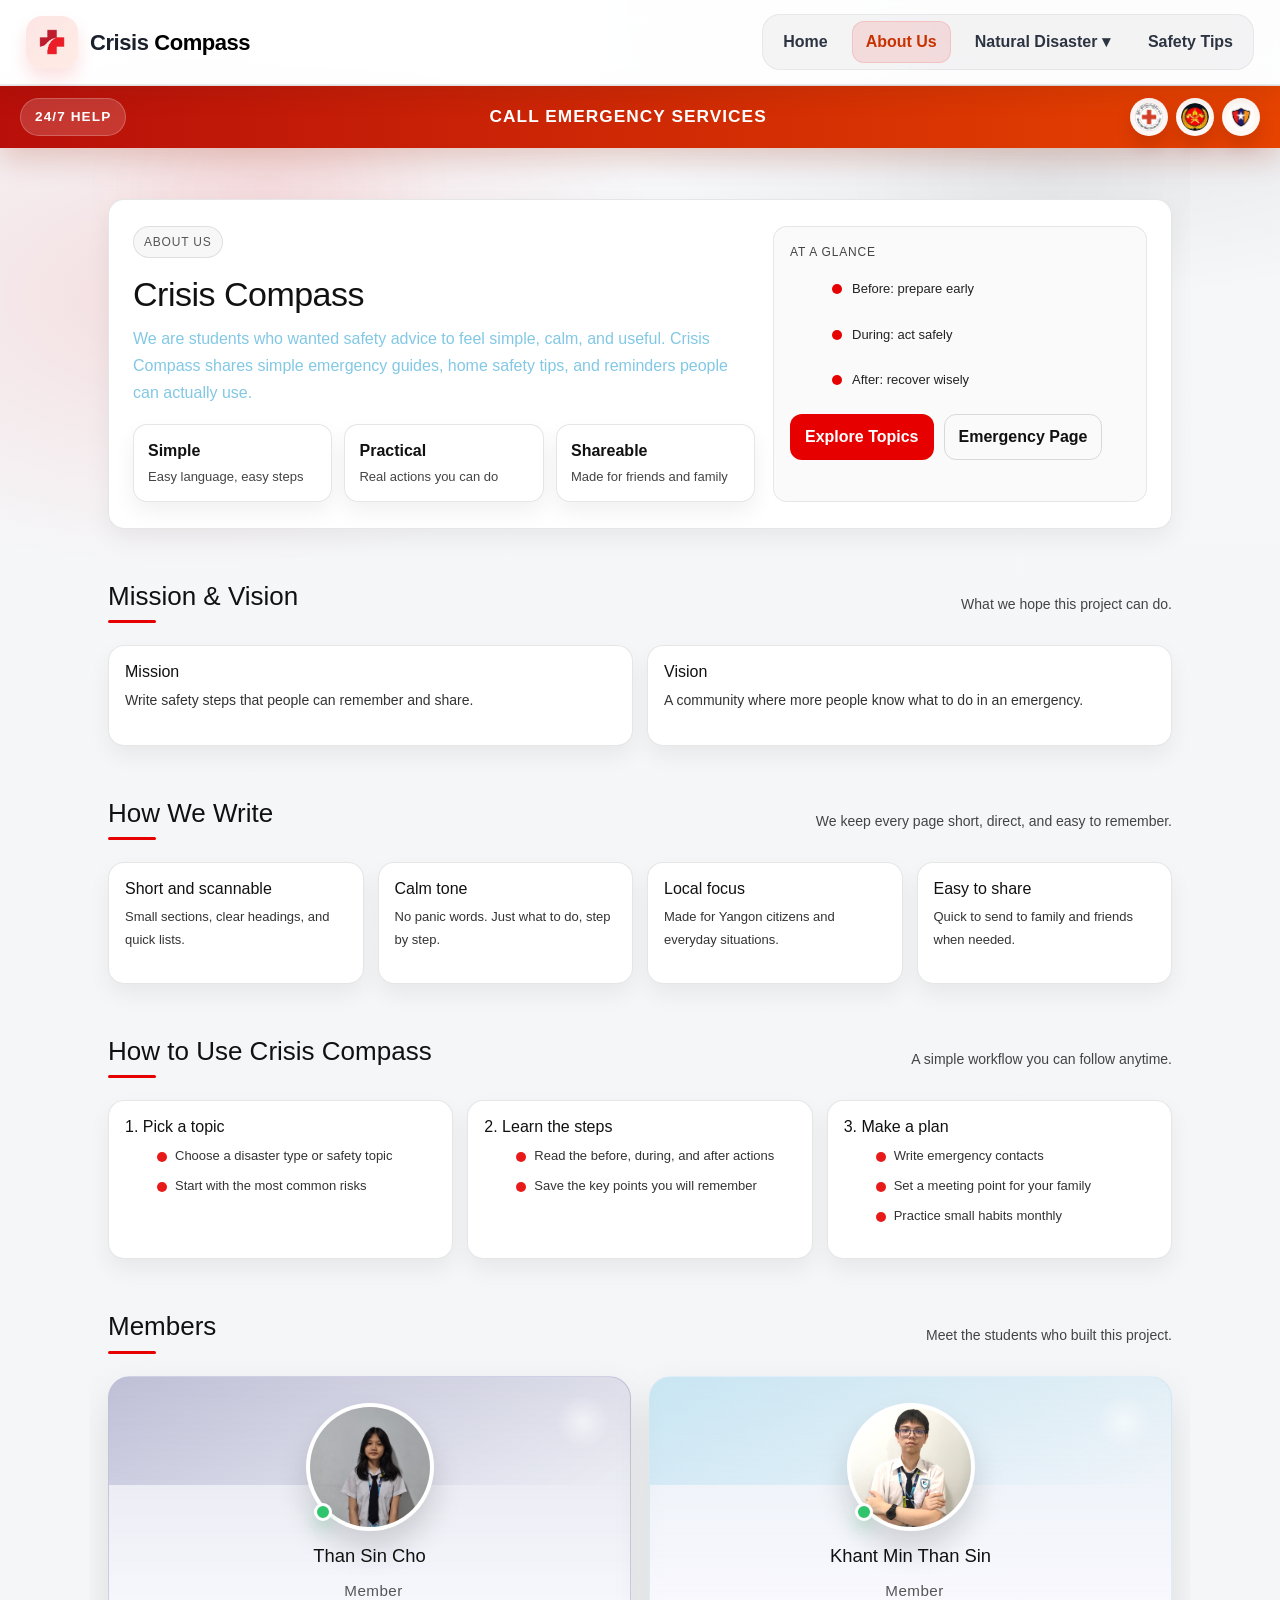
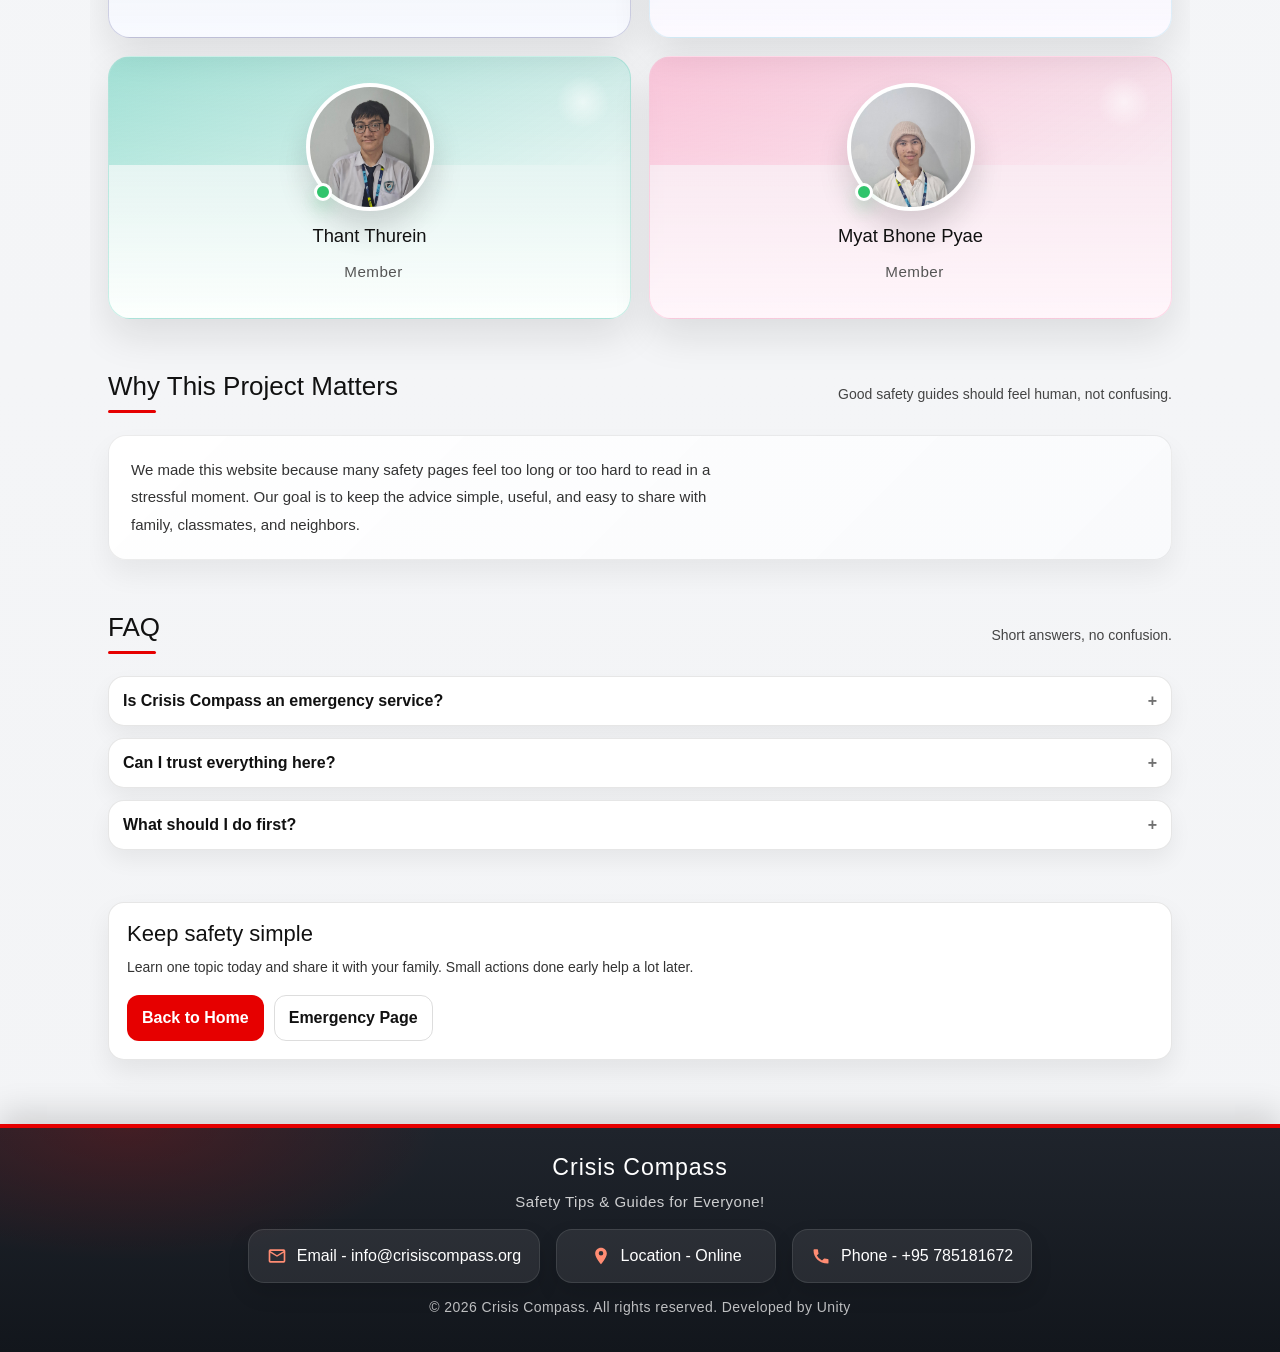
==== commit 1e38044c: "Fix HTML encoding issues in aboutus.html" ====
--- a/pages/aboutus.html
+++ b/pages/aboutus.html
@@ -31,7 +31,7 @@
                 <ul class="dropdown-menu">
                     <li><a href="Earthquake.html">Earthquake</a></li>
                     <li><a href="Flood.html">Flood</a></li>
-                    <li><a href="Tornado.html">Tornado</a></li>
+                    <li><a href="Tornado.html">Cyclone</a></li>
                     <li><a href="Tsunami.html">Tsunami</a></li>
                     <li><a href="fire-safety.html">Fire Safety</a></li>
                 </ul>
--- a/pages/shared.css
+++ b/pages/shared.css
@@ -980,7 +980,7 @@
     margin-top: 10px;
     font-size: 16px;
     line-height: 1.7;
-    color: #333;
+    color: #82C8E5;
     max-width: 70ch;
 }
 
@@ -2772,4 +2772,4 @@
     body.safety-page .accordion-body {
         padding: 0 16px 16px;
     }
-}+}
